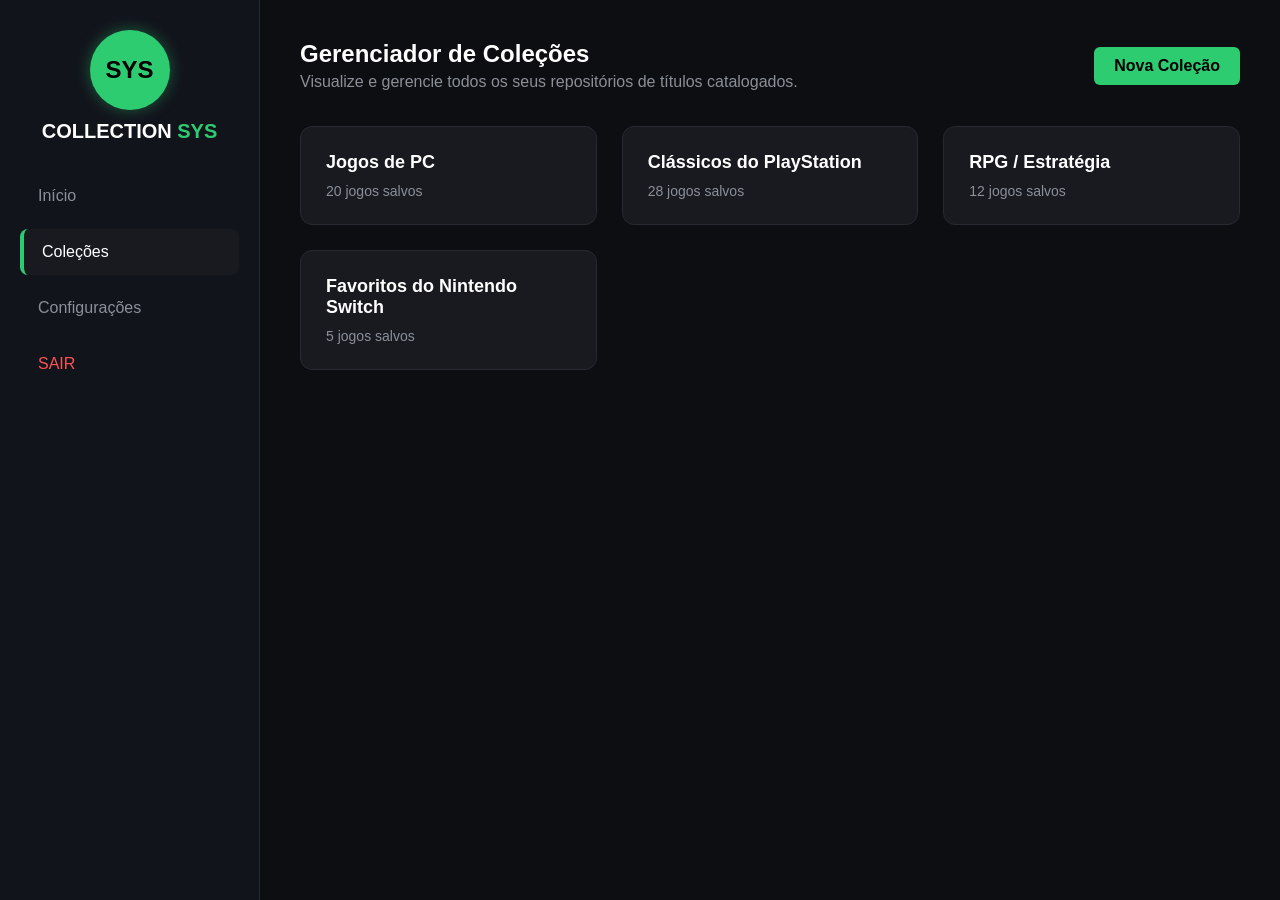
==== Web version/colecoes.html @ 1c47237e "Implementação de interface web com HTML5 e CSS3 + Fluxo inicial com informações provisorias para fin" ====
<!DOCTYPE html>
<html lang="pt-pt">
<head>
    <meta charset="UTF-8">
    <title>Collection System Web - Minhas Coleções</title>
    <link rel="stylesheet" href="./style.css">
</head>
<body>

    <div class="layout-dashboard">
        <aside class="sidebar">
            <div style="display: flex; flex-direction: column; align-items: center; margin-bottom: 30px;">
                <div style="width: 80px; height: 80px; background-color: var(--cor-accent); border-radius: 50%; display: flex; justify-content: center; align-items: center; font-weight: bold; color: #000; font-size: 24px; margin-bottom: 10px; box-shadow: 0 0 15px rgba(46, 204, 113, 0.4);">
                    SYS
                </div>
                <div class="logo" style="margin-bottom: 0;">COLLECTION <span>SYS</span></div>
            </div>
            
            <ul class="menu-nav">
                <li><a href="./dashboard.html">Início</a></li>
                <li class="ativo"><a href="./colecoes.html">Coleções</a></li>
                <li><a href="#">Configurações</a></li>
                <li><a href="./index.html" class="sair">SAIR</a></li>
            </ul>
        </aside>

        <main class="conteudo-principal">
            <div class="cabecalho-secao">
                <div>
                    <h2>Gerenciador de Coleções</h2>
                    <p style="color: var(--texto-mutado); margin-top: 5px;">Visualize e gerencie todos os seus repositórios de títulos catalogados.</p>
                </div>
                <button class="btn-form" style="width: auto; padding: 10px 20px;" onclick="controlarModal('abrir')">Nova Coleção</button>
            </div>

            <div class="grid-colecoes">
                <div class="card-colecao" onclick="window.location.href='./colecao-detalhes.html'">
                    <h4>Jogos de PC</h4>
                    <p>20 jogos salvos</p>
                </div>
                <div class="card-colecao" onclick="window.location.href='./colecao-detalhes.html'">
                    <h4>Clássicos do PlayStation</h4>
                    <p>28 jogos salvos</p>
                </div>
                <div class="card-colecao" onclick="window.location.href='./colecao-detalhes.html'">
                    <h4>RPG / Estratégia</h4>
                    <p>12 jogos salvos</p>
                </div>
                <div class="card-colecao" onclick="window.location.href='./colecao-detalhes.html'">
                    <h4>Favoritos do Nintendo Switch</h4>
                    <p>5 jogos salvos</p>
                </div>
            </div>
        </main>
    </div>

    <div class="modal" id="modal-colecao">
        <div class="conteudo-modal">
            <button class="fechar-modal" onclick="controlarModal('fechar')">&times;</button>
            <h3 style="margin-bottom: 25px;">Criar Nova Coleção</h3>
            <form onsubmit="event.preventDefault(); alert('Coleção criada com sucesso!'); controlarModal('fechar');">
                <div class="grupo-input">
                    <label>Nome da Coleção</label>
                    <input type="text" required placeholder="Ex: Coleção Retro Xbox">
                </div>
                <button type="submit" class="btn-form">Salvar Coleção</button>
            </form>
        </div>
    </div>

    <script>
        function controlarModal(acao) {
            const modal = document.getElementById('modal-colecao');
            if (acao === 'abrir') modal.classList.add('aberto');
            else modal.classList.remove('aberto');
        }
    </script>
</body>
</html>
---- Web version/style.css ----
/* Paleta Corrigida com o Verde Original do Swing */
:root {
    --bg-principal: #0d0e12;
    --bg-card: #181a20;
    --bg-sidebar: #12141c;
    --cor-accent: #2ecc71; /* Verde fiel aos originais */
    --cor-accent-hover: #27ae60;
    --texto-claro: #ffffff;
    --texto-mutado: #8a8f98;
    --borda: #262930;
    --erro: #ff5252;
}

* {
    margin: 0;
    padding: 0;
    box-sizing: border-box;
    font-family: 'Segoe UI', Tahoma, Geneva, Verdana, sans-serif;
}

body {
    background-color: var(--bg-principal);
    color: var(--texto-claro);
    min-height: 100vh;
}

/* --- TELAS DE AUTENTICAÇÃO (LOGIN E CADASTRO) --- */
.container-auth {
    display: flex;
    justify-content: center;
    align-items: center;
    height: 100vh;
}

.box-auth {
    background-color: var(--bg-card);
    border: 1px solid var(--borda);
    padding: 40px;
    border-radius: 12px;
    width: 100%;
    max-width: 400px;
    box-shadow: 0 8px 24px rgba(0,0,0,0.5);
}

.titulo-auth {
    text-align: center;
    font-size: 28px;
    margin-bottom: 30px;
    color: var(--texto-claro);
    letter-spacing: 1px;
}

.titulo-auth span {
    color: var(--cor-accent);
}

.link-alternar {
    display: block;
    text-align: center;
    margin-top: 20px;
    color: var(--texto-mutado);
    text-decoration: none;
    font-size: 14px;
    transition: color 0.2s;
}

.link-alternar span {
    color: var(--cor-accent);
    font-weight: bold;
}

.link-alternar:hover span {
    text-decoration: underline;
}

.grupo-input {
    margin-bottom: 20px;
}

.grupo-input label {
    display: block;
    margin-bottom: 8px;
    color: var(--texto-mutado);
    font-size: 14px;
}

.grupo-input input, .grupo-input select {
    width: 100%;
    padding: 12px;
    background-color: var(--bg-principal);
    border: 1px solid var(--borda);
    border-radius: 6px;
    color: var(--texto-claro);
    font-size: 16px;
    transition: border 0.3s;
}

.grupo-input input:focus, .grupo-input select:focus {
    border-color: var(--cor-accent);
    outline: none;
}

.btn-form {
    width: 100%;
    padding: 14px;
    background-color: var(--cor-accent);
    border: none;
    border-radius: 6px;
    color: #000000; /* Texto escuro sobre o botão verde para contraste ideal */
    font-size: 16px;
    font-weight: 700;
    cursor: pointer;
    transition: background 0.2s;
}

.btn-form:hover {
    background-color: var(--cor-accent-hover);
}

.msg-erro {
    color: var(--erro);
    font-size: 14px;
    margin-top: 15px;
    text-align: center;
    display: none;
}

/* --- ESTRUTURA DO DASHBOARD --- */
.layout-dashboard {
    display: flex;
    min-height: 100vh;
}

.sidebar {
    width: 260px;
    background-color: var(--bg-sidebar);
    border-right: 1px solid var(--borda);
    display: flex;
    flex-direction: column;
    padding: 30px 20px;
}

.sidebar .logo {
    font-size: 20px;
    font-weight: bold;
    margin-bottom: 40px;
    text-align: center;
}

.sidebar .logo span {
    color: var(--cor-accent);
}

.menu-nav {
    list-style: none;
    display: flex;
    flex-direction: column;
    gap: 10px;
}

.menu-nav a {
    display: block;
    padding: 14px 18px;
    color: var(--texto-mutado);
    text-decoration: none;
    border-radius: 8px;
    font-weight: 500;
    transition: all 0.2s;
}

.menu-nav a:hover, .menu-nav li.ativo a {
    background-color: var(--bg-card);
    color: var(--texto-claro);
    border-left: 4px solid var(--cor-accent);
}

.menu-nav a.sair {
    margin-top: auto;
    color: var(--erro);
}

.conteudo-principal {
    flex: 1;
    padding: 40px;
    overflow-y: auto;
}

.cabecalho-secao {
    display: flex;
    justify-content: space-between;
    align-items: center;
    margin-bottom: 35px;
}

/* Cards de Informações */
.cards-resumo {
    display: grid;
    grid-template-columns: repeat(auto-fit, minmax(220px, 1fr));
    gap: 20px;
    margin-bottom: 40px;
}

.card-resumo {
    background-color: var(--bg-card);
    border: 1px solid var(--borda);
    padding: 24px;
    border-radius: 10px;
}

.card-resumo p {
    color: var(--texto-mutado);
    font-size: 14px;
    margin-bottom: 8px;
}

.card-resumo h3 {
    font-size: 28px;
    color: var(--texto-claro);
}

/* Grid de Coleções */
.grid-colecoes {
    display: grid;
    grid-template-columns: repeat(auto-fill, minmax(280px, 1fr));
    gap: 25px;
}

.card-colecao {
    background-color: var(--bg-card);
    border: 1px solid var(--borda);
    border-radius: 12px;
    padding: 25px;
    cursor: pointer;
    transition: transform 0.3s, border-color 0.3s;
}

.card-colecao:hover {
    transform: translateY(-5px);
    border-color: var(--cor-accent);
}

.card-colecao h4 {
    font-size: 18px;
    margin-bottom: 10px;
}

.card-colecao p {
    color: var(--texto-mutado);
    font-size: 14px;
}

/* Tabelas e Miniaturas */
.container-tabela {
    background-color: var(--bg-card);
    border: 1px solid var(--borda);
    border-radius: 10px;
    overflow: hidden;
}

.tabela-jogos {
    width: 100%;
    border-collapse: collapse;
    text-align: left;
}

.tabela-jogos th {
    background-color: var(--bg-sidebar);
    padding: 16px;
    color: var(--texto-mutado);
    font-size: 14px;
    text-transform: uppercase;
}

.tabela-jogos td {
    padding: 16px;
    border-bottom: 1px solid var(--borda);
    color: var(--texto-claro);
}

.tabela-jogos tr:last-child td {
    border-bottom: none;
}

.capa-miniatura {
    width: 45px;
    height: 60px;
    background-color: var(--bg-principal);
    border-radius: 4px;
    display: flex;
    justify-content: center;
    align-items: center;
    font-size: 11px;
    color: var(--texto-mutado);
    border: 1px solid var(--borda);
}

/* --- JANELAS MODAIS --- */
.modal {
    position: fixed;
    top: 0;
    left: 0;
    width: 100%;
    height: 100%;
    background-color: rgba(0,0,0,0.7);
    display: flex;
    justify-content: center;
    align-items: center;
    z-index: 1000;
    opacity: 0;
    pointer-events: none;
    transition: opacity 0.3s;
}

.modal.aberto {
    opacity: 1;
    pointer-events: auto;
}

.conteudo-modal {
    background-color: var(--bg-card);
    border: 1px solid var(--borda);
    padding: 35px;
    border-radius: 12px;
    width: 100%;
    max-width: 500px;
    position: relative;
}

.fechar-modal {
    position: absolute;
    top: 20px;
    right: 20px;
    background: none;
    border: none;
    color: var(--texto-mutado);
    font-size: 24px;
    cursor: pointer;
}

.fechar-modal:hover {
    color: var(--texto-claro);
}

/* Mensagens de erro individuais abaixo dos inputs */
.erro-campo {
    color: var(--erro);
    font-size: 12px;
    margin-top: 5px;
    display: none;
    font-weight: 500;
}

/* Barra de Pesquisa Superior */
.barra-pesquisa-container {
    margin-bottom: 20px;
    width: 100%;
    max-width: 400px;
}

.barra-pesquisa-container input {
    width: 100%;
    padding: 10px 15px;
    background-color: var(--bg-card);
    border: 1px solid var(--borda);
    border-radius: 6px;
    color: var(--texto-claro);
    font-size: 14px;
}

.barra-pesquisa-container input:focus {
    border-color: var(--cor-accent);
    outline: none;
}

/* Botões de Ações na Tabela (Editar e Deletar) */
.btn-acao {
    padding: 6px 12px;
    border: none;
    border-radius: 4px;
    font-size: 12px;
    font-weight: 600;
    cursor: pointer;
    margin-right: 5px;
    transition: background 0.2s;
}

.btn-editar {
    background-color: #3498db;
    color: #ffffff;
}

.btn-editar:hover {
    background-color: #2980b9;
}

.btn-deletar {
    background-color: var(--erro);
    color: #ffffff;
}

.btn-deletar:hover {
    background-color: #c0392b;
}
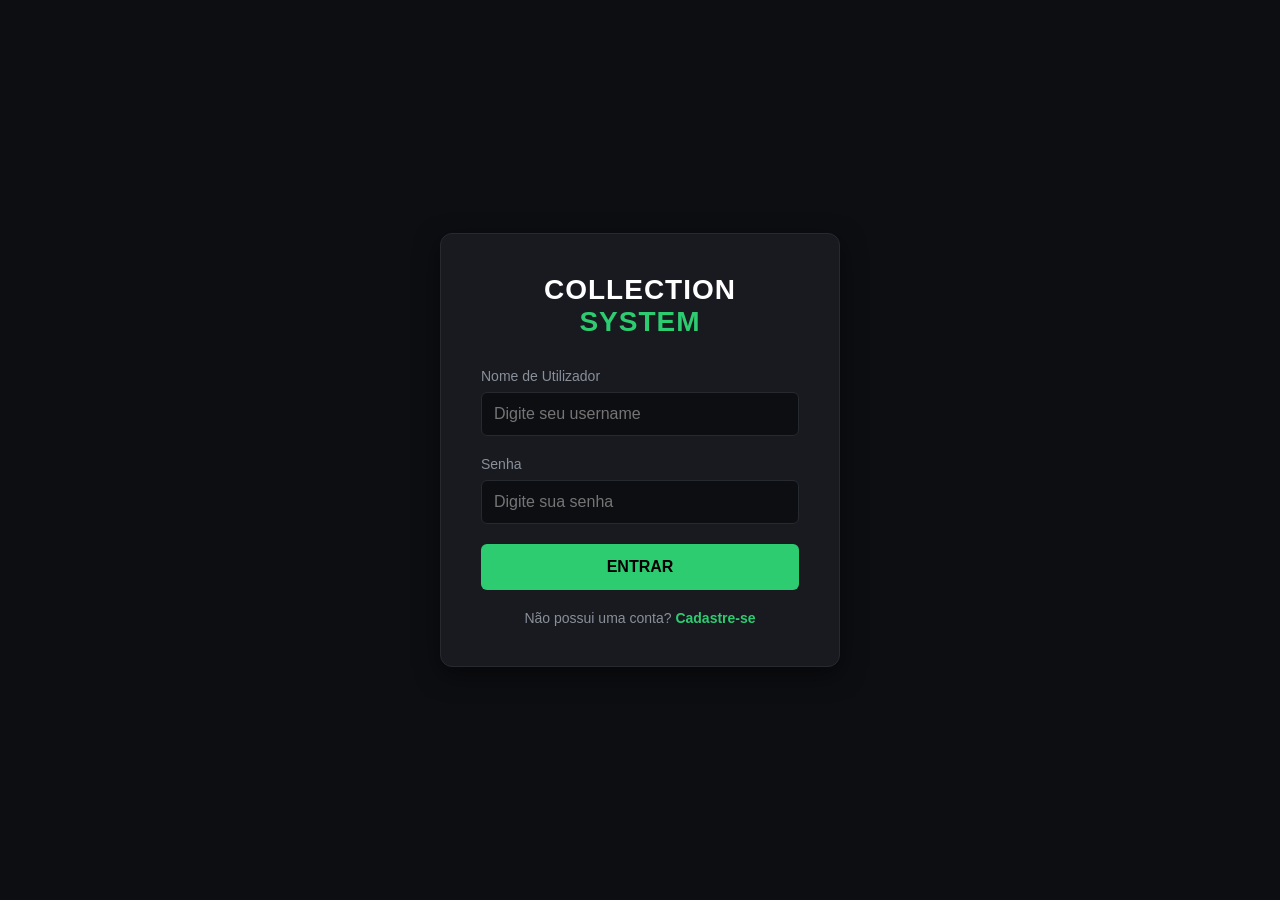
==== commit 35bbdd92: "Migração do projeto para Java Maven + Conexão com o banco de dados + Adição de classes necessárias p" ====
--- a/Web version/colecoes.html
+++ b/Web version/colecoes.html
@@ -33,24 +33,13 @@
                 <button class="btn-form" style="width: auto; padding: 10px 20px;" onclick="controlarModal('abrir')">Nova Coleção</button>
             </div>
 
-            <div class="grid-colecoes">
-                <div class="card-colecao" onclick="window.location.href='./colecao-detalhes.html'">
-                    <h4>Jogos de PC</h4>
-                    <p>20 jogos salvos</p>
-                </div>
-                <div class="card-colecao" onclick="window.location.href='./colecao-detalhes.html'">
-                    <h4>Clássicos do PlayStation</h4>
-                    <p>28 jogos salvos</p>
-                </div>
-                <div class="card-colecao" onclick="window.location.href='./colecao-detalhes.html'">
-                    <h4>RPG / Estratégia</h4>
-                    <p>12 jogos salvos</p>
-                </div>
-                <div class="card-colecao" onclick="window.location.href='./colecao-detalhes.html'">
-                    <h4>Favoritos do Nintendo Switch</h4>
-                    <p>5 jogos salvos</p>
-                </div>
+            <div class="grid-colecoes" id="lista-colecoes">
             </div>
+
+            <p id="mensagem-vazia"
+                style="display: none; color: var(--texto-mutado); margin-top: 20px;">
+                Nenhuma coleção cadastrada.
+            </p>
         </main>
     </div>
 
@@ -58,10 +47,14 @@
         <div class="conteudo-modal">
             <button class="fechar-modal" onclick="controlarModal('fechar')">&times;</button>
             <h3 style="margin-bottom: 25px;">Criar Nova Coleção</h3>
-            <form onsubmit="event.preventDefault(); alert('Coleção criada com sucesso!'); controlarModal('fechar');">
+            <form id="form-colecao">
                 <div class="grupo-input">
                     <label>Nome da Coleção</label>
-                    <input type="text" required placeholder="Ex: Coleção Retro Xbox">
+                    <input
+                        type="text"
+                        id="nome-colecao"
+                        required
+                        placeholder="Ex: Coleção Retro Xbox">
                 </div>
                 <button type="submit" class="btn-form">Salvar Coleção</button>
             </form>
@@ -69,10 +62,131 @@
     </div>
 
     <script>
+        const usuarioId = localStorage.getItem('usuarioId');
+
+        if (!usuarioId) {
+            window.location.href = 'index.html';
+        }
+
+        const listaColecoes = document.getElementById('lista-colecoes');
+        const mensagemVazia = document.getElementById('mensagem-vazia');
+
+        carregarColecoes();
+
+        async function carregarColecoes() {
+            try {
+                const resposta = await fetch(
+                    `http://localhost:8080/api/colecoes/usuario/${usuarioId}`
+                );
+
+                const colecoes = await resposta.json();
+
+                listaColecoes.innerHTML = '';
+
+                if (colecoes.length === 0) {
+                    mensagemVazia.style.display = 'block';
+                    return;
+                }
+
+                mensagemVazia.style.display = 'none';
+
+                colecoes.forEach(colecao => {
+                    const card = document.createElement('div');
+
+                    card.className = 'card-colecao';
+
+                    card.innerHTML = `
+                        <h4>${colecao.nome}</h4>
+                        <p>Clique para visualizar</p>
+                    `;
+
+                    card.onclick = () => {
+
+                        localStorage.setItem(
+                            'colecaoSelecionada',
+                            colecao.id
+                        );
+
+                        let historico = JSON.parse(
+                            localStorage.getItem('colecoesRecentes')
+                        ) || [];
+
+                        historico = historico.filter(
+                            item => item.id !== colecao.id
+                        );
+
+                        historico.unshift({
+                            id: colecao.id,
+                            nome: colecao.nome
+                        });
+
+                        historico = historico.slice(0, 2);
+
+                        localStorage.setItem(
+                            'colecoesRecentes',
+                            JSON.stringify(historico)
+                        );
+
+                        window.location.href = './colecao-detalhes.html';
+                    };
+
+                    listaColecoes.appendChild(card);
+                });
+
+            } catch (error) {
+                console.error(error);
+                alert('Erro ao carregar coleções.');
+            }
+        }
+
+        document.getElementById('form-colecao')
+            .addEventListener('submit', async function(event) {
+
+            event.preventDefault();
+
+            const nome = document.getElementById('nome-colecao').value;
+
+            try {
+                const resposta = await fetch(
+                    `http://localhost:8080/api/colecoes/usuario/${usuarioId}`,
+                    {
+                        method: 'POST',
+                        headers: {
+                            'Content-Type': 'application/json'
+                        },
+                        body: JSON.stringify({
+                            nome: nome
+                        })
+                    }
+                );
+
+                const dados = await resposta.json();
+
+                if (!resposta.ok) {
+                    alert(dados.erro || 'Erro ao criar coleção.');
+                    return;
+                }
+
+                document.getElementById('form-colecao').reset();
+
+                controlarModal('fechar');
+
+                carregarColecoes();
+
+            } catch (error) {
+                console.error(error);
+                alert('Erro ao conectar com o servidor.');
+            }
+        });
+
         function controlarModal(acao) {
             const modal = document.getElementById('modal-colecao');
-            if (acao === 'abrir') modal.classList.add('aberto');
-            else modal.classList.remove('aberto');
+
+            if (acao === 'abrir') {
+                modal.classList.add('aberto');
+            } else {
+                modal.classList.remove('aberto');
+            }
         }
     </script>
 </body>
